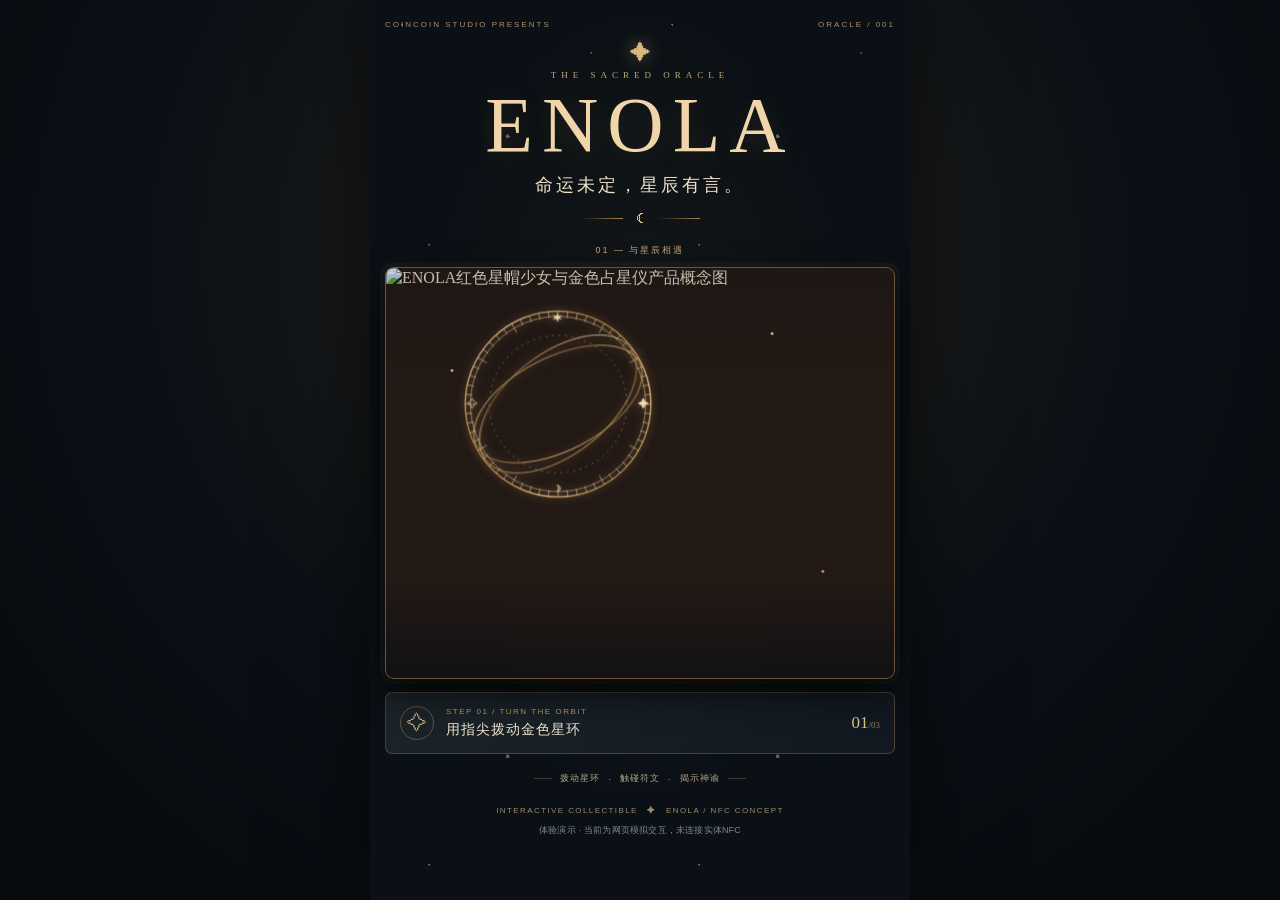
==== index.html @ 06c422b1 "Add ENOLA interactive oracle H5 demo" ====
<!doctype html>
<html lang="zh-CN">
<head>
<meta charset="utf-8"><meta name="viewport" content="width=device-width,initial-scale=1,viewport-fit=cover">
<meta name="theme-color" content="#080d12"><meta name="description" content="ENOLA 神谕圣物。命运未定，星辰有言。">
<meta property="og:title" content="ENOLA · 神谕圣物"><meta property="og:description" content="拨动星环，触碰符文，揭示属于此刻的神谕。">
<title>ENOLA · 神谕圣物</title>
<style>
:root{color-scheme:dark;--gold:#d9b77e;--cream:#f0e2c8;--muted:#a9987e}*{box-sizing:border-box}html{min-height:100%;background:#070a0e}body{margin:0;min-height:100vh;background:radial-gradient(ellipse at 50% 28%,#29231c 0,#0a1016 54%,#06090d 100%);color:var(--cream);font-family:Georgia,"Noto Serif SC","Songti SC",serif;-webkit-font-smoothing:antialiased}.shell{width:min(100%,540px);min-height:100svh;margin:auto;padding:20px 15px calc(24px + env(safe-area-inset-bottom));position:relative;overflow:hidden;background:radial-gradient(ellipse at 50% 45%,#47372230,transparent 56%),#0a1015;box-shadow:0 0 80px #0009}.shell:before{content:"";position:absolute;inset:0;pointer-events:none;opacity:.38;background-image:radial-gradient(1px 1px at 12% 8%,#fff1ce 99%,transparent),radial-gradient(1px 1px at 82% 17%,#dcb77b 99%,transparent),radial-gradient(2px 2px at 51% 44%,#f5dbab 99%,transparent),radial-gradient(1px 1px at 22% 79%,#fff1ce 99%,transparent);background-size:270px 310px}.mast,.ritual,.foot{position:relative;z-index:1}.mast{text-align:center}.topline{display:flex;justify-content:space-between;color:#aa9069;font:8px Arial,sans-serif;letter-spacing:2px}.star{font-size:21px;color:var(--gold);margin:12px 0 4px;text-shadow:0 0 18px #e5bd7b77}.eyebrow{font-size:9px;letter-spacing:5px;color:#c6a875;margin:0 0 6px}.brand{font-size:clamp(54px,15vw,78px);font-weight:400;letter-spacing:9px;line-height:1;color:#efd5a9;margin:0 0 9px;text-shadow:0 4px 25px #d19c5628}.tagline{font-size:18px;letter-spacing:3px;margin:0 0 12px}.moon-rule{display:flex;justify-content:center;align-items:center;gap:13px;color:var(--gold)}.moon-rule i{font-style:normal}.moon-rule span{height:1px;width:43px;background:linear-gradient(90deg,transparent,#a98550)}.ritual{padding-top:17px}.section-label{text-align:center;color:#c7a979;font:9px Arial,sans-serif;letter-spacing:2px;margin:0 0 10px}.scene{position:relative;width:100%;aspect-ratio:1436/1161;border:1px solid #a98a5b88;border-radius:9px;overflow:hidden;background:#241a16;box-shadow:0 14px 35px #000b,0 0 0 5px #b8945010}.product{display:block;width:100%;height:100%;object-fit:cover;pointer-events:none;user-select:none}.veil{position:absolute;inset:0;pointer-events:none;background:linear-gradient(0deg,#090d12a6,transparent 25%,transparent 70%,#090d1230)}.dust{position:absolute;inset:0;pointer-events:none;opacity:.65;background-image:radial-gradient(circle at 13% 25%,#ffe4a7 0 1px,transparent 2px),radial-gradient(circle at 76% 16%,#fff1c8 0 1px,transparent 2px),radial-gradient(circle at 86% 74%,#e7bf7d 0 1px,transparent 2px);animation:twinkle 5s ease-in-out infinite alternate}.ring{position:absolute;left:33.8%;top:33.1%;width:46%;aspect-ratio:1;transform:translate(-50%,-50%);border-radius:50%;touch-action:none;cursor:grab;z-index:3;-webkit-tap-highlight-color:transparent;user-select:none}.ring:active{cursor:grabbing}.dial{width:100%;height:100%;display:block;overflow:visible;filter:drop-shadow(0 0 5px #e0b36b88)}#orbit,#ellipses{transform-origin:180px 180px;will-change:transform}.die{position:absolute;left:36.3%;top:33.2%;width:15%;aspect-ratio:1;transform:translate(-50%,-50%);border:0;border-radius:50%;background:transparent;z-index:4;opacity:0;pointer-events:none;cursor:pointer;transition:opacity .3s}.die:enabled{opacity:1;pointer-events:auto}.die span{display:block;width:100%;height:100%;border-radius:50%;background:radial-gradient(circle,#fff0c9 0,#e5b96d88 30%,#bc873d33 60%,transparent 73%);box-shadow:0 0 22px 8px #e8bf7b66;animation:pulse 1.5s ease-in-out infinite}.die:enabled:after{content:"✦";position:absolute;inset:0;display:grid;place-items:center;color:#fff0c9;font-size:20px;text-shadow:0 0 10px #d5a75e}.panel{display:flex;align-items:center;gap:12px;margin-top:13px;padding:13px 14px;border:1px solid #b18b5855;border-radius:7px;background:linear-gradient(120deg,#1b2429,#111820)}.state-icon{width:34px;height:34px;border:1px solid #b18b5877;border-radius:50%;display:grid;place-items:center;color:var(--gold);font-size:20px}.copy{flex:1}.state-label{font:8px Arial,sans-serif;letter-spacing:1.5px;color:#b89a6d;margin:0 0 5px}.state-message{font-size:14px;letter-spacing:1px;color:#f0e4d0;margin:0}.step{font-size:17px;color:#e2c18b}.step small{font-size:9px;color:#958066}.hint{display:flex;justify-content:center;align-items:center;gap:8px;margin:18px 0 8px;color:#b6a58c;font:9px Arial,sans-serif;letter-spacing:1px}.hint b{color:#c9a16b;font-weight:400}.line{width:18px;height:1px;background:#a4855355}.foot{text-align:center;color:#9e8969;font:8px Arial,sans-serif;letter-spacing:1.4px;padding-top:12px}.foot p{font:9px Arial,sans-serif;letter-spacing:.2px;color:#7f8790;margin:8px 0 0}.overlay{position:fixed;inset:0;z-index:20;overflow:auto;overscroll-behavior:contain;background:radial-gradient(ellipse at 50% 12%,#28363a,#0b1117 62%,#05090d);padding:20px 20px calc(24px + env(safe-area-inset-bottom));text-align:center;opacity:0;transition:opacity .3s}.overlay[hidden]{display:none}.overlay.show{opacity:1}.result{max-width:470px;margin:auto}.result-top{display:flex;justify-content:space-between;color:#b49a72;font:9px Arial,sans-serif;letter-spacing:1.5px}.result-kicker{margin:18px 0 12px;color:#e3c58e;letter-spacing:2px;font-size:14px}.card-scene{width:min(64vw,235px);aspect-ratio:340/540;margin:auto;perspective:1000px;filter:drop-shadow(0 14px 24px #000d)}.card{position:relative;width:100%;height:100%;transform-style:preserve-3d;transition:transform .9s cubic-bezier(.22,.7,.3,1)}.card.flip{transform:rotateY(180deg)}.face{position:absolute;inset:0;backface-visibility:hidden;-webkit-backface-visibility:hidden;border:1px solid #c1a16e;border-radius:3px;overflow:hidden}.face img{width:100%;height:100%;display:block}.front{transform:rotateY(180deg)}.reading{opacity:0;transform:translateY(12px);transition:all .6s}.reading.show{opacity:1;transform:none}.roman{margin:18px 0 3px;color:#a98b62;font-size:11px;letter-spacing:2px}.reading h2{margin:4px 0 7px;color:#f0d7ac;font-size:29px;font-weight:400;letter-spacing:7px}.verse{font-size:17px;letter-spacing:1px;color:#f3e6d1;margin:8px 0 14px}.orn{color:#d4ad70}.orn:before,.orn:after{content:"";display:inline-block;width:42px;height:1px;vertical-align:middle;margin:0 12px;background:linear-gradient(90deg,transparent,#b38e58)}.orn:after{transform:rotate(180deg)}.interpretation{max-width:320px;margin:12px auto 20px;color:#c8c0b3;font-size:13px;line-height:1.95}.again{border:1px solid #d4b17c;background:linear-gradient(100deg,#b88e5b,#e6c491);color:#1b1712;padding:13px 24px;min-width:220px;border-radius:3px;font:13px Georgia,serif;letter-spacing:2px;cursor:pointer}.again span{margin-left:12px;font-size:18px}.note{max-width:300px;margin:16px auto 0;color:#8e887d;font:10px/1.6 Arial,sans-serif}@keyframes twinkle{to{opacity:.28;transform:translateY(-2px)}}@keyframes pulse{50%{transform:scale(1.12);box-shadow:0 0 28px 12px #f0c97a9c}}@media(max-width:360px){.shell{padding-left:9px;padding-right:9px}.brand{font-size:52px}.tagline{font-size:16px}.hint{gap:5px;letter-spacing:0}}@media(prefers-reduced-motion:reduce){.dust,.die span{animation:none}.card,.overlay,.reading{transition-duration:.12s}}
</style>
</head>
<body>
<main class="shell">
<header class="mast">
 <div class="topline"><span>COINCOIN STUDIO PRESENTS</span><span>ORACLE / 001</span></div>
 <div class="star">✦</div><p class="eyebrow">THE SACRED ORACLE</p><h1 class="brand">ENOLA</h1>
 <p class="tagline">命运未定，星辰有言。</p><div class="moon-rule"><span></span><i>☾</i><span></span></div>
</header>
<section class="ritual">
 <p class="section-label">01 — 与星辰相遇</p>
 <div class="scene" id="scene">
  <img class="product" src="[data-uri]" alt="ENOLA红色星帽少女与金色占星仪产品概念图" draggable="false">
  <div class="veil"></div><div class="dust"></div>
  <div class="ring" id="ring" role="slider" tabindex="0" aria-label="沿圆周拖动星环以旋转占星仪" aria-valuemin="0" aria-valuemax="360" aria-valuenow="0">
   <svg class="dial" viewBox="0 0 360 360" aria-hidden="true">
    <defs><linearGradient id="gold" x1="0" y1="0" x2="1" y2="1"><stop stop-color="#f7e1b0"/><stop offset=".4" stop-color="#a9773f"/><stop offset=".7" stop-color="#f2c783"/><stop offset="1" stop-color="#806039"/></linearGradient></defs>
    <g id="orbit"><circle cx="180" cy="180" r="143" fill="none" stroke="url(#gold)" stroke-width="2"/><circle cx="180" cy="180" r="135" fill="none" stroke="#f5d4a0" stroke-width=".8"/><g id="ticks" stroke="#e7c38a" stroke-width="1"></g><circle cx="180" cy="180" r="106" fill="none" stroke="#ffe1a3" stroke-dasharray="2 8" opacity=".8"/><g fill="#f2d9ae" font-size="17" text-anchor="middle"><text x="180" y="53">✶</text><text x="180" y="315">☽</text><text x="48" y="186">✧</text><text x="312" y="186">✦</text></g></g>
    <g id="ellipses" fill="none" stroke="url(#gold)" stroke-width="1.3"><ellipse cx="180" cy="180" rx="78" ry="141" transform="rotate(52 180 180)"/><ellipse cx="180" cy="180" rx="141" ry="72" transform="rotate(-27 180 180)"/></g>
   </svg>
  </div>
  <button class="die" id="die" aria-label="点击中央骰子揭示神谕" disabled><span></span></button>
 </div>
 <div class="panel"><div class="state-icon" id="stateIcon">✧</div><div class="copy"><p class="state-label" id="stateLabel">STEP 01 / TURN THE ORBIT</p><p class="state-message" id="stateMessage">用指尖拨动金色星环</p></div><div class="step" id="step">01<small>/03</small></div></div>
 <div class="hint"><span class="line"></span>拨动星环 <b>·</b> 触碰符文 <b>·</b> 揭示神谕<span class="line"></span></div>
</section>
<footer class="foot">INTERACTIVE COLLECTIBLE　✦　ENOLA / NFC CONCEPT<p>体验演示 · 当前为网页模拟交互，未连接实体NFC</p></footer>
</main>
<div class="overlay" id="overlay" role="dialog" aria-modal="true" aria-labelledby="resultTitle" aria-hidden="true" hidden>
 <div class="result"><div class="result-top"><span>ENOLA · ORACLE READING</span><span id="counter">01 / 06</span></div>
 <p class="result-kicker">星辰已为你留下讯息</p>
 <div class="card-scene"><div class="card" id="card"><div class="face back"><img id="backImage" alt="神谕卡背面"></div><div class="face front"><img id="cardImage" alt="神谕卡正面"></div></div></div>
 <section class="reading" id="reading"><p class="roman" id="roman"></p><h2 id="resultTitle">星启</h2><p class="verse" id="verse"></p><div class="orn">✦</div><p class="interpretation" id="interpretation"></p><button class="again" id="again">再次聆听神谕 <span>↗</span></button></section>
 <p class="note">每张神谕是一份灵感与温柔提醒，并非对未来的事实预测。</p></div>
</div>
<script>
(function(){
'use strict';
var cards=[
{roman:'I',name:'星启',en:'THE AWAKENING',verse:'微光已至，旅程将启。',text:'有些新的开始，不需要等待万事俱备。今天可以试着迈出很小的一步，让行动带你看见下一段路。',symbol:'star'},
{roman:'II',name:'月隐',en:'THE VEIL',verse:'看不清的，也不必急于看清。',text:'此刻尚未明朗的事情，不一定需要立刻得到答案。给自己一些观察和等待的空间。',symbol:'moon'},
{roman:'III',name:'回响',en:'THE ECHO',verse:'真诚的声音，终会留下回响。',text:'有些心意需要被表达，而不是一直等待对方猜测。试着说出你真正关心的事情。',symbol:'echo'},
{roman:'IV',name:'逆行',en:'THE RETREAT',verse:'停顿，也是一种前进。',text:'如果事情没有按预期发展，不妨重新检查方向。暂时放慢速度，也可以是一种有意识的选择。',symbol:'pause'},
{roman:'V',name:'转轨',en:'THE TURNING',verse:'当轨道改变，新的星空便会出现。',text:'变化不一定意味着失去控制。你可以从眼前的选择开始，寻找更适合自己的节奏。',symbol:'orbit'},
{roman:'VI',name:'归航',en:'THE HOMECOMING',verse:'星辰依旧，允许自己暂时停靠。',text:'不必一直向前证明什么。留一点时间照顾自己的感受，恢复能量之后再决定下一步。',symbol:'home'}
];
function $(id){return document.getElementById(id)}
var ring=$('ring'),orbit=$('orbit'),ellipses=$('ellipses'),die=$('die'),overlay=$('overlay'),card=$('card'),reading=$('reading'),again=$('again');
var mode='idle',angle=0,velocity=0,lastA=0,lastT=0,total=0,pointer=null,selected=-1,raf=0,rafT=0,timers=[],reduce=window.matchMedia('(prefers-reduced-motion: reduce)').matches;
for(var i=0;i<60;i++){var a=i*Math.PI/30,r=i%5===0?127:133,line=document.createElementNS('http://www.w3.org/2000/svg','line');line.setAttribute('x1',180+Math.cos(a)*143);line.setAttribute('y1',180+Math.sin(a)*143);line.setAttribute('x2',180+Math.cos(a)*r);line.setAttribute('y2',180+Math.sin(a)*r);$('ticks').appendChild(line)}
function state(m){mode=m;die.disabled=m!=='ready';var map={idle:['STEP 01 / TURN THE ORBIT','用指尖拨动金色星环','✧','01'],drag:['STEP 01 / TURN THE ORBIT','星轨正在回应你的指尖','☽','01'],spin:['STEP 02 / THE ORBIT IS TURNING','等待星辰停稳…','✺','02'],ready:['STEP 02 / TOUCH THE RUNE','轻触中央发光的神谕符文','✦','02']};if(map[m]){$('stateLabel').textContent=map[m][0];$('stateMessage').textContent=map[m][1];$('stateIcon').textContent=map[m][2];$('step').innerHTML=map[m][3]+'<small>/03</small>'}}
function delta(v){return((v+180)%360+360)%360-180}
function draw(){orbit.style.transform='rotate('+angle+'deg)';ellipses.style.transform='rotate('+(-angle*.57)+'deg)';ring.setAttribute('aria-valuenow',String((Math.round(angle)%360+360)%360))}
function point(e){var b=ring.getBoundingClientRect();return Math.atan2(e.clientY-b.top-b.height/2,e.clientX-b.left-b.width/2)*180/Math.PI}
function stop(){cancelAnimationFrame(raf);raf=0;rafT=0}
function choose(){var a=new Uint32Array(1);if(window.crypto&&crypto.getRandomValues)crypto.getRandomValues(a);else a[0]=Math.floor(Math.random()*4294967296);selected=a[0]%6}
function ready(){stop();choose();state('ready')}
function frame(t){if(mode!=='spin')return;var dt=rafT?Math.min(45,t-rafT):16;rafT=t;angle+=velocity*dt;velocity*=Math.pow(.925,dt/16);draw();if(Math.abs(velocity)<.013){ready();return}raf=requestAnimationFrame(frame)}
ring.addEventListener('pointerdown',function(e){if(mode!=='idle'&&mode!=='ready')return;if(e.button!==undefined&&e.button!==0)return;e.preventDefault();stop();pointer=e.pointerId;ring.setPointerCapture(e.pointerId);lastA=point(e);lastT=performance.now();total=0;velocity=0;state('drag')});
ring.addEventListener('pointermove',function(e){if(mode!=='drag'||e.pointerId!==pointer)return;e.preventDefault();var a=point(e),t=performance.now(),dt=Math.max(1,t-lastT),d=delta(a-lastA);if(Math.abs(d)<90){angle+=d;total+=Math.abs(d);velocity=velocity*.45+(d/dt)*.55;draw()}lastA=a;lastT=t});
ring.addEventListener('pointerup',function(e){if(mode!=='drag'||e.pointerId!==pointer)return;try{ring.releasePointerCapture(e.pointerId)}catch(_){}pointer=null;if(total<9){state('idle');return}velocity=Math.sign(velocity||1)*Math.max(reduce?.12:.22,Math.min(Math.abs(velocity),1.15));state('spin');raf=requestAnimationFrame(frame)});
ring.addEventListener('pointercancel',function(){pointer=null;stop();state('idle')});
ring.addEventListener('keydown',function(e){if(['ArrowLeft','ArrowRight','Enter',' '].indexOf(e.key)<0)return;e.preventDefault();if(mode!=='idle'&&mode!=='ready')return;angle+=e.key==='ArrowLeft'?-43:43;draw();ready()});
function later(fn,ms){timers.push(setTimeout(fn,ms))}
function clearTimers(){timers.forEach(clearTimeout);timers=[]}
function svgCard(c,index){
var symbols={
star:'<path d="M170 95 L190 165 L260 170 L190 190 L170 260 L150 190 L80 170 L150 150Z"/><circle cx="170" cy="178" r="9" fill="#e7c78f"/>',
moon:'<path d="M205 95 C120 110 110 235 205 255 C150 215 155 145 205 95Z"/><circle cx="228" cy="120" r="4" fill="#e7c78f"/>',
echo:'<circle cx="170" cy="170" r="35"/><circle cx="170" cy="170" r="62" stroke-dasharray="3 8"/><path d="M100 170 Q135 120 170 170 T240 170 M100 200 Q135 150 170 200 T240 200"/>',
pause:'<path d="M125 115 L155 115 L155 225 L125 225Z M185 115 L215 115 L215 225 L185 225Z"/><circle cx="170" cy="170" r="100" stroke-dasharray="4 9"/>',
orbit:'<ellipse cx="170" cy="170" rx="100" ry="42" transform="rotate(-35 170 170)"/><ellipse cx="170" cy="170" rx="100" ry="42" transform="rotate(35 170 170)"/><circle cx="170" cy="170" r="12" fill="#e7c78f"/>',
home:'<path d="M95 175 L170 105 L245 175 M115 160 V240 H225 V160 M150 240 V190 H190 V240"/><circle cx="170" cy="92" r="10" fill="#e7c78f"/>'
};
var stars='';for(var i=0;i<24;i++){var x=48+(i*47%244),y=70+(i*71%365);stars+='<circle cx="'+x+'" cy="'+y+'" r="'+(i%4===0?2.2:1.1)+'" fill="#d9bd8a" opacity=".8"/>'}
var art='<svg xmlns="http://www.w3.org/2000/svg" viewBox="0 0 340 540"><rect width="340" height="540" fill="#111316"/><rect x="12" y="12" width="316" height="516" fill="none" stroke="#b99a68" stroke-width="1.5"/><rect x="20" y="20" width="300" height="500" fill="none" stroke="#6f5939" stroke-width=".7"/>'+stars+'<g fill="none" stroke="#b99a68" stroke-width="1.2"><path d="M32 65 Q55 20 95 38 Q72 54 53 82 M308 65 Q285 20 245 38 Q268 54 287 82 M32 475 Q55 520 95 502 Q72 486 53 458 M308 475 Q285 520 245 502 Q268 486 287 458"/><circle cx="170" cy="190" r="112" opacity=".5"/><circle cx="170" cy="190" r="92" stroke-dasharray="2 7"/><path d="M170 58 V322 M38 190 H302" opacity=".4"/></g><g stroke="#e1c28d" stroke-width="2" fill="none" stroke-linejoin="round">'+symbols[c.symbol]+'</g><text x="170" y="385" text-anchor="middle" fill="#e7d4b0" font-family="Georgia,serif" font-size="28" letter-spacing="5">'+c.name+'</text><text x="170" y="412" text-anchor="middle" fill="#b69a6c" font-family="Georgia,serif" font-size="9" letter-spacing="2">'+c.en+'</text><path d="M75 438 H265" stroke="#8e744d"/><text x="170" y="463" text-anchor="middle" fill="#e0c99e" font-family="serif" font-size="11">'+c.roman+'  ·  ENOLA ORACLE</text><text x="170" y="500" text-anchor="middle" fill="#a78b5e" font-family="serif" font-size="8" letter-spacing="3">THE SACRED ORACLE</text></svg>';
return 'data:image/svg+xml;charset=utf-8,'+encodeURIComponent(art)
}
function cardBack(){var s='<svg xmlns="http://www.w3.org/2000/svg" viewBox="0 0 340 540"><rect width="340" height="540" fill="#111316"/><rect x="12" y="12" width="316" height="516" fill="none" stroke="#b99a68" stroke-width="2"/><rect x="24" y="24" width="292" height="492" fill="none" stroke="#6f5939"/><circle cx="170" cy="270" r="104" fill="none" stroke="#b99a68"/><circle cx="170" cy="270" r="83" fill="none" stroke="#b99a68" stroke-dasharray="2 7"/><path d="M170 150 L194 246 L290 270 L194 294 L170 390 L146 294 L50 270 L146 246Z" fill="none" stroke="#e3c38d" stroke-width="2"/><text x="170" y="65" text-anchor="middle" fill="#e5cea3" font-family="Georgia" font-size="17" letter-spacing="6">ENOLA</text><text x="170" y="470" text-anchor="middle" fill="#b99a68" font-family="Georgia" font-size="10" letter-spacing="4">THE SACRED ORACLE</text></svg>';return 'data:image/svg+xml;charset=utf-8,'+encodeURIComponent(s)}
$('backImage').src=cardBack();
function reveal(){if(mode!=='ready'||selected<0)return;state('reveal');var c=cards[selected];$('counter').textContent=('0'+(selected+1)).slice(-2)+' / 06';$('cardImage').src=svgCard(c,selected);$('cardImage').alt=c.name+'：ENOLA原创神谕卡';$('roman').textContent=c.roman+' · '+c.en;$('resultTitle').textContent=c.name;$('verse').textContent=c.verse;$('interpretation').textContent=c.text;card.classList.remove('flip');reading.classList.remove('show');overlay.hidden=false;overlay.setAttribute('aria-hidden','false');requestAnimationFrame(function(){overlay.classList.add('show')});later(function(){card.classList.add('flip')},reduce?80:420);later(function(){reading.classList.add('show');again.focus({preventScroll:true})},reduce?280:1400);document.body.style.overflow='hidden'}
function reset(){clearTimers();overlay.classList.remove('show');document.body.style.overflow='';setTimeout(function(){overlay.hidden=true;overlay.setAttribute('aria-hidden','true');card.classList.remove('flip');reading.classList.remove('show')},300);selected=-1;angle=0;velocity=0;draw();state('idle');ring.focus({preventScroll:true})}
die.addEventListener('click',reveal);again.addEventListener('click',reset);draw();state('idle');
})();
</script>
</body></html>
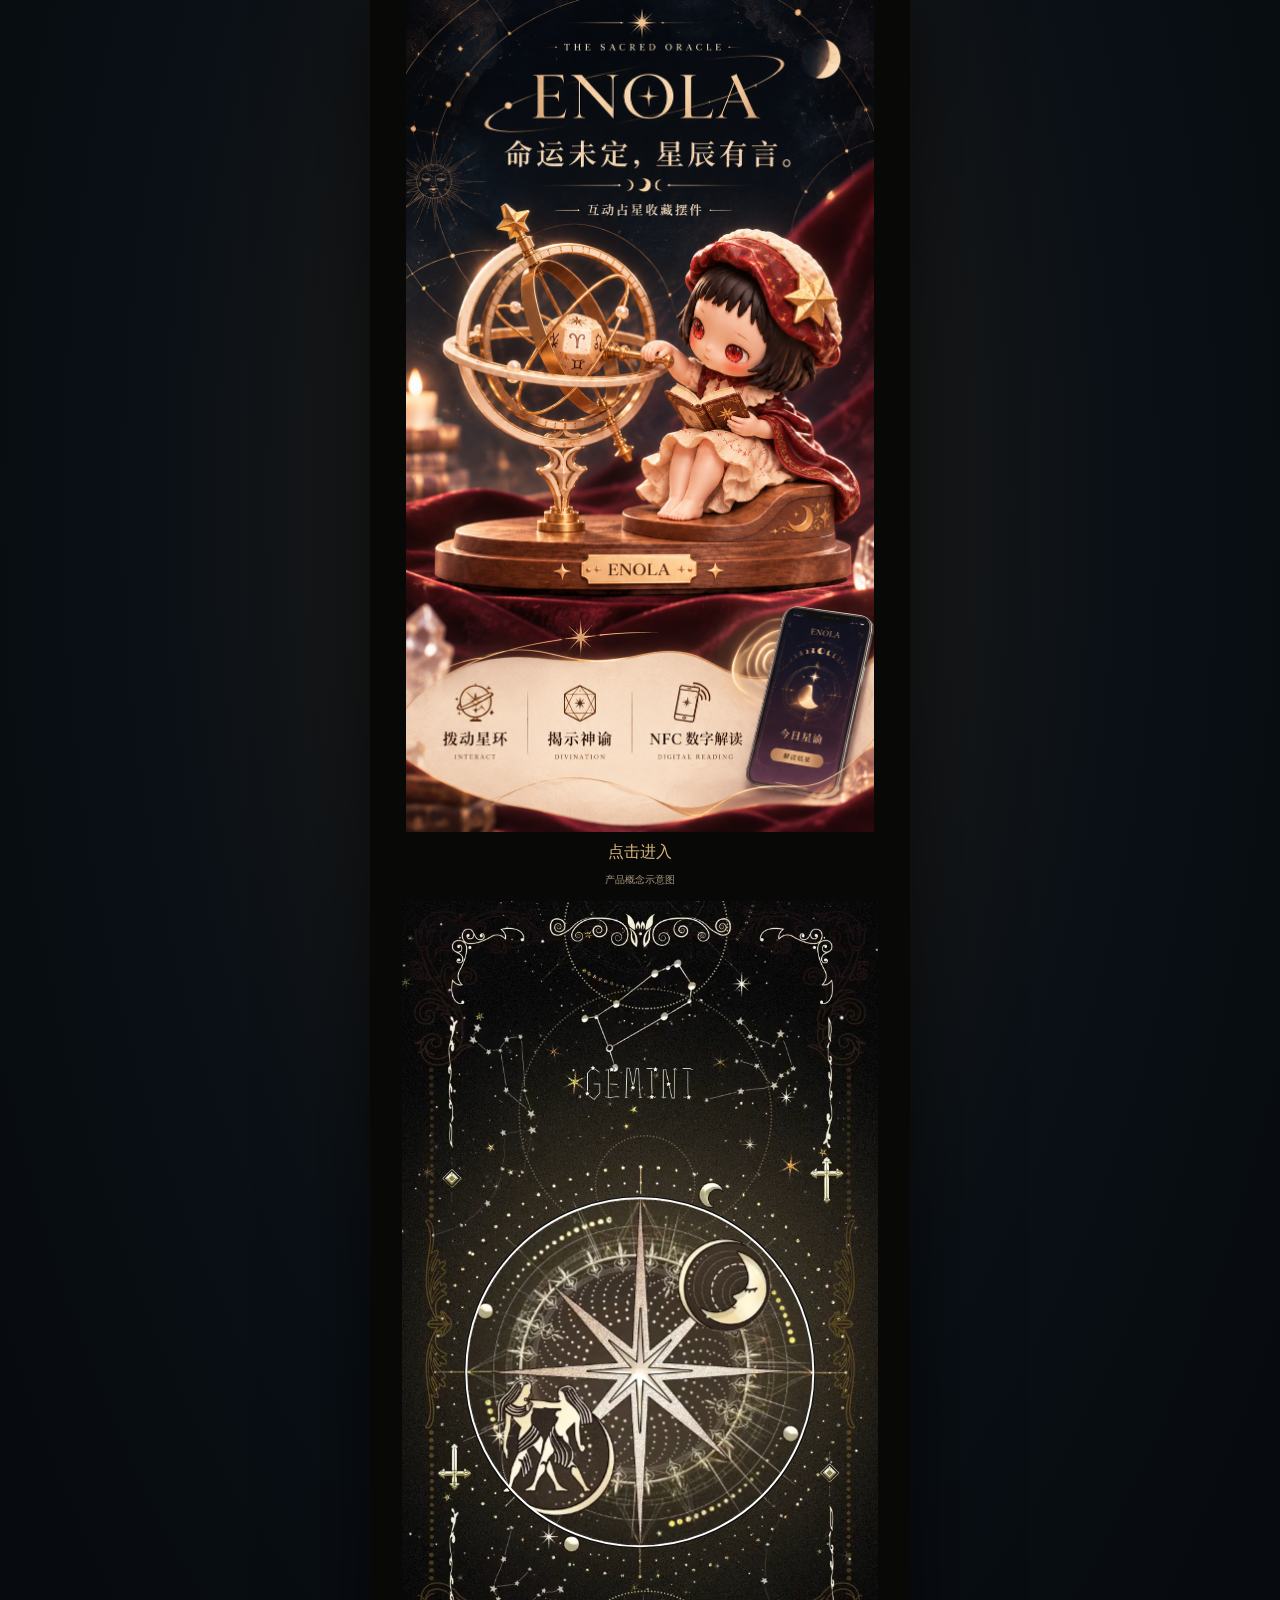
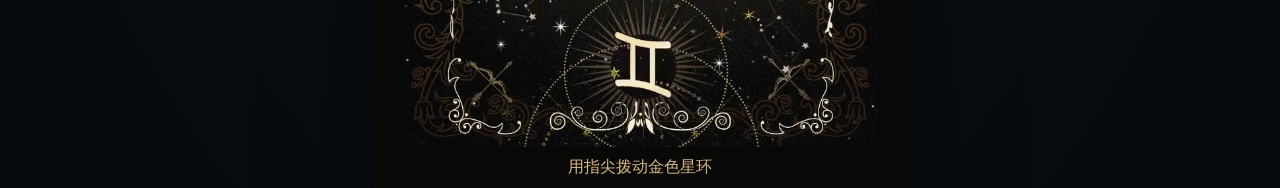
==== commit 7cdfa86b: "Build ENOLA V2 oracle preview" ====
--- a/index.html
+++ b/index.html
@@ -7,39 +7,29 @@
 <title>ENOLA · 神谕圣物</title>
 <style>
 :root{color-scheme:dark;--gold:#d9b77e;--cream:#f0e2c8;--muted:#a9987e}*{box-sizing:border-box}html{min-height:100%;background:#070a0e}body{margin:0;min-height:100vh;background:radial-gradient(ellipse at 50% 28%,#29231c 0,#0a1016 54%,#06090d 100%);color:var(--cream);font-family:Georgia,"Noto Serif SC","Songti SC",serif;-webkit-font-smoothing:antialiased}.shell{width:min(100%,540px);min-height:100svh;margin:auto;padding:20px 15px calc(24px + env(safe-area-inset-bottom));position:relative;overflow:hidden;background:radial-gradient(ellipse at 50% 45%,#47372230,transparent 56%),#0a1015;box-shadow:0 0 80px #0009}.shell:before{content:"";position:absolute;inset:0;pointer-events:none;opacity:.38;background-image:radial-gradient(1px 1px at 12% 8%,#fff1ce 99%,transparent),radial-gradient(1px 1px at 82% 17%,#dcb77b 99%,transparent),radial-gradient(2px 2px at 51% 44%,#f5dbab 99%,transparent),radial-gradient(1px 1px at 22% 79%,#fff1ce 99%,transparent);background-size:270px 310px}.mast,.ritual,.foot{position:relative;z-index:1}.mast{text-align:center}.topline{display:flex;justify-content:space-between;color:#aa9069;font:8px Arial,sans-serif;letter-spacing:2px}.star{font-size:21px;color:var(--gold);margin:12px 0 4px;text-shadow:0 0 18px #e5bd7b77}.eyebrow{font-size:9px;letter-spacing:5px;color:#c6a875;margin:0 0 6px}.brand{font-size:clamp(54px,15vw,78px);font-weight:400;letter-spacing:9px;line-height:1;color:#efd5a9;margin:0 0 9px;text-shadow:0 4px 25px #d19c5628}.tagline{font-size:18px;letter-spacing:3px;margin:0 0 12px}.moon-rule{display:flex;justify-content:center;align-items:center;gap:13px;color:var(--gold)}.moon-rule i{font-style:normal}.moon-rule span{height:1px;width:43px;background:linear-gradient(90deg,transparent,#a98550)}.ritual{padding-top:17px}.section-label{text-align:center;color:#c7a979;font:9px Arial,sans-serif;letter-spacing:2px;margin:0 0 10px}.scene{position:relative;width:100%;aspect-ratio:1436/1161;border:1px solid #a98a5b88;border-radius:9px;overflow:hidden;background:#241a16;box-shadow:0 14px 35px #000b,0 0 0 5px #b8945010}.product{display:block;width:100%;height:100%;object-fit:cover;pointer-events:none;user-select:none}.veil{position:absolute;inset:0;pointer-events:none;background:linear-gradient(0deg,#090d12a6,transparent 25%,transparent 70%,#090d1230)}.dust{position:absolute;inset:0;pointer-events:none;opacity:.65;background-image:radial-gradient(circle at 13% 25%,#ffe4a7 0 1px,transparent 2px),radial-gradient(circle at 76% 16%,#fff1c8 0 1px,transparent 2px),radial-gradient(circle at 86% 74%,#e7bf7d 0 1px,transparent 2px);animation:twinkle 5s ease-in-out infinite alternate}.ring{position:absolute;left:33.8%;top:33.1%;width:46%;aspect-ratio:1;transform:translate(-50%,-50%);border-radius:50%;touch-action:none;cursor:grab;z-index:3;-webkit-tap-highlight-color:transparent;user-select:none}.ring:active{cursor:grabbing}.dial{width:100%;height:100%;display:block;overflow:visible;filter:drop-shadow(0 0 5px #e0b36b88)}#orbit,#ellipses{transform-origin:180px 180px;will-change:transform}.die{position:absolute;left:36.3%;top:33.2%;width:15%;aspect-ratio:1;transform:translate(-50%,-50%);border:0;border-radius:50%;background:transparent;z-index:4;opacity:0;pointer-events:none;cursor:pointer;transition:opacity .3s}.die:enabled{opacity:1;pointer-events:auto}.die span{display:block;width:100%;height:100%;border-radius:50%;background:radial-gradient(circle,#fff0c9 0,#e5b96d88 30%,#bc873d33 60%,transparent 73%);box-shadow:0 0 22px 8px #e8bf7b66;animation:pulse 1.5s ease-in-out infinite}.die:enabled:after{content:"✦";position:absolute;inset:0;display:grid;place-items:center;color:#fff0c9;font-size:20px;text-shadow:0 0 10px #d5a75e}.panel{display:flex;align-items:center;gap:12px;margin-top:13px;padding:13px 14px;border:1px solid #b18b5855;border-radius:7px;background:linear-gradient(120deg,#1b2429,#111820)}.state-icon{width:34px;height:34px;border:1px solid #b18b5877;border-radius:50%;display:grid;place-items:center;color:var(--gold);font-size:20px}.copy{flex:1}.state-label{font:8px Arial,sans-serif;letter-spacing:1.5px;color:#b89a6d;margin:0 0 5px}.state-message{font-size:14px;letter-spacing:1px;color:#f0e4d0;margin:0}.step{font-size:17px;color:#e2c18b}.step small{font-size:9px;color:#958066}.hint{display:flex;justify-content:center;align-items:center;gap:8px;margin:18px 0 8px;color:#b6a58c;font:9px Arial,sans-serif;letter-spacing:1px}.hint b{color:#c9a16b;font-weight:400}.line{width:18px;height:1px;background:#a4855355}.foot{text-align:center;color:#9e8969;font:8px Arial,sans-serif;letter-spacing:1.4px;padding-top:12px}.foot p{font:9px Arial,sans-serif;letter-spacing:.2px;color:#7f8790;margin:8px 0 0}.overlay{position:fixed;inset:0;z-index:20;overflow:auto;overscroll-behavior:contain;background:radial-gradient(ellipse at 50% 12%,#28363a,#0b1117 62%,#05090d);padding:20px 20px calc(24px + env(safe-area-inset-bottom));text-align:center;opacity:0;transition:opacity .3s}.overlay[hidden]{display:none}.overlay.show{opacity:1}.result{max-width:470px;margin:auto}.result-top{display:flex;justify-content:space-between;color:#b49a72;font:9px Arial,sans-serif;letter-spacing:1.5px}.result-kicker{margin:18px 0 12px;color:#e3c58e;letter-spacing:2px;font-size:14px}.card-scene{width:min(64vw,235px);aspect-ratio:340/540;margin:auto;perspective:1000px;filter:drop-shadow(0 14px 24px #000d)}.card{position:relative;width:100%;height:100%;transform-style:preserve-3d;transition:transform .9s cubic-bezier(.22,.7,.3,1)}.card.flip{transform:rotateY(180deg)}.face{position:absolute;inset:0;backface-visibility:hidden;-webkit-backface-visibility:hidden;border:1px solid #c1a16e;border-radius:3px;overflow:hidden}.face img{width:100%;height:100%;display:block}.front{transform:rotateY(180deg)}.reading{opacity:0;transform:translateY(12px);transition:all .6s}.reading.show{opacity:1;transform:none}.roman{margin:18px 0 3px;color:#a98b62;font-size:11px;letter-spacing:2px}.reading h2{margin:4px 0 7px;color:#f0d7ac;font-size:29px;font-weight:400;letter-spacing:7px}.verse{font-size:17px;letter-spacing:1px;color:#f3e6d1;margin:8px 0 14px}.orn{color:#d4ad70}.orn:before,.orn:after{content:"";display:inline-block;width:42px;height:1px;vertical-align:middle;margin:0 12px;background:linear-gradient(90deg,transparent,#b38e58)}.orn:after{transform:rotate(180deg)}.interpretation{max-width:320px;margin:12px auto 20px;color:#c8c0b3;font-size:13px;line-height:1.95}.again{border:1px solid #d4b17c;background:linear-gradient(100deg,#b88e5b,#e6c491);color:#1b1712;padding:13px 24px;min-width:220px;border-radius:3px;font:13px Georgia,serif;letter-spacing:2px;cursor:pointer}.again span{margin-left:12px;font-size:18px}.note{max-width:300px;margin:16px auto 0;color:#8e887d;font:10px/1.6 Arial,sans-serif}@keyframes twinkle{to{opacity:.28;transform:translateY(-2px)}}@keyframes pulse{50%{transform:scale(1.12);box-shadow:0 0 28px 12px #f0c97a9c}}@media(max-width:360px){.shell{padding-left:9px;padding-right:9px}.brand{font-size:52px}.tagline{font-size:16px}.hint{gap:5px;letter-spacing:0}}@media(prefers-reduced-motion:reduce){.dust,.die span{animation:none}.card,.overlay,.reading{transition-duration:.12s}}
-</style>
-</head>
-<body>
-<main class="shell">
-<header class="mast">
- <div class="topline"><span>COINCOIN STUDIO PRESENTS</span><span>ORACLE / 001</span></div>
- <div class="star">✦</div><p class="eyebrow">THE SACRED ORACLE</p><h1 class="brand">ENOLA</h1>
- <p class="tagline">命运未定，星辰有言。</p><div class="moon-rule"><span></span><i>☾</i><span></span></div>
-</header>
-<section class="ritual">
- <p class="section-label">01 — 与星辰相遇</p>
- <div class="scene" id="scene">
-  <img class="product" src="[data-uri]" alt="ENOLA红色星帽少女与金色占星仪产品概念图" draggable="false">
-  <div class="veil"></div><div class="dust"></div>
-  <div class="ring" id="ring" role="slider" tabindex="0" aria-label="沿圆周拖动星环以旋转占星仪" aria-valuemin="0" aria-valuemax="360" aria-valuenow="0">
-   <svg class="dial" viewBox="0 0 360 360" aria-hidden="true">
-    <defs><linearGradient id="gold" x1="0" y1="0" x2="1" y2="1"><stop stop-color="#f7e1b0"/><stop offset=".4" stop-color="#a9773f"/><stop offset=".7" stop-color="#f2c783"/><stop offset="1" stop-color="#806039"/></linearGradient></defs>
-    <g id="orbit"><circle cx="180" cy="180" r="143" fill="none" stroke="url(#gold)" stroke-width="2"/><circle cx="180" cy="180" r="135" fill="none" stroke="#f5d4a0" stroke-width=".8"/><g id="ticks" stroke="#e7c38a" stroke-width="1"></g><circle cx="180" cy="180" r="106" fill="none" stroke="#ffe1a3" stroke-dasharray="2 8" opacity=".8"/><g fill="#f2d9ae" font-size="17" text-anchor="middle"><text x="180" y="53">✶</text><text x="180" y="315">☽</text><text x="48" y="186">✧</text><text x="312" y="186">✦</text></g></g>
-    <g id="ellipses" fill="none" stroke="url(#gold)" stroke-width="1.3"><ellipse cx="180" cy="180" rx="78" ry="141" transform="rotate(52 180 180)"/><ellipse cx="180" cy="180" rx="141" ry="72" transform="rotate(-27 180 180)"/></g>
-   </svg>
-  </div>
-  <button class="die" id="die" aria-label="点击中央骰子揭示神谕" disabled><span></span></button>
- </div>
- <div class="panel"><div class="state-icon" id="stateIcon">✧</div><div class="copy"><p class="state-label" id="stateLabel">STEP 01 / TURN THE ORBIT</p><p class="state-message" id="stateMessage">用指尖拨动金色星环</p></div><div class="step" id="step">01<small>/03</small></div></div>
- <div class="hint"><span class="line"></span>拨动星环 <b>·</b> 触碰符文 <b>·</b> 揭示神谕<span class="line"></span></div>
-</section>
-<footer class="foot">INTERACTIVE COLLECTIBLE　✦　ENOLA / NFC CONCEPT<p>体验演示 · 当前为网页模拟交互，未连接实体NFC</p></footer>
-</main>
-<div class="overlay" id="overlay" role="dialog" aria-modal="true" aria-labelledby="resultTitle" aria-hidden="true" hidden>
+
+[hidden]{display:none!important}
+.shell{display:grid;align-content:center;padding:0;max-width:540px;background:#080807}.shell:before{display:none}
+#start{display:grid;justify-items:center;gap:10px;padding:0 0 14px;background:none;color:var(--gold);border:0;cursor:pointer;font:inherit}
+#start img,#intro{display:block;width:100%;max-height:calc(100svh - 68px);object-fit:contain}#start small{color:var(--muted);font-size:10px}
+.chart{position:relative;aspect-ratio:720/1280;width:min(100%,calc((100svh - 54px)*.5625));margin:auto;background:url(frame.png) center/100% 100%}
+.chart .ring{left:50%;top:55.7%;width:73%;overflow:hidden}
+#orbit{position:absolute;inset:0;background:url(frame.png) 50% 59.69%/136.986% auto;mask-image:radial-gradient(circle,#000 66%,transparent 71%);transform-origin:center}
+.chart .die{left:50%;top:55.7%;width:13%;min-width:44px}
+.chart .die:enabled:after{content:none}.chart .die:enabled{box-shadow:0 0 22px #f0c97a66}
+#stateMessage{text-align:center;margin:0;padding:10px;color:var(--gold)}
+</style></head><body><main class="shell">
+<button type="button" id="start"><img src="cover.png" alt="ENOLA 星辰神谕收藏摆件"><span>点击进入</span><small>产品概念示意图</small></button>
+<video id="intro" src="reference.mp4" muted playsinline preload="metadata" hidden></video>
+<section id="stage" hidden><div class="chart">
+<div id="ring" class="ring" role="slider" tabindex="0" aria-label="拨动星环" aria-valuemin="0" aria-valuemax="359"><div id="orbit"></div></div>
+<button id="die" class="die" aria-label="触碰中央八芒星，揭示神谕" disabled></button>
+</div><span id="stateLabel" hidden></span><span id="stateIcon" hidden></span><p id="stateMessage" aria-live="polite"></p></section>
+</main><div class="overlay" id="overlay" role="dialog" aria-modal="true" aria-labelledby="resultTitle" aria-hidden="true" hidden>
  <div class="result"><div class="result-top"><span>ENOLA · ORACLE READING</span><span id="counter">01 / 06</span></div>
  <p class="result-kicker">星辰已为你留下讯息</p>
  <div class="card-scene"><div class="card" id="card"><div class="face back"><img id="backImage" alt="神谕卡背面"></div><div class="face front"><img id="cardImage" alt="神谕卡正面"></div></div></div>
- <section class="reading" id="reading"><p class="roman" id="roman"></p><h2 id="resultTitle">星启</h2><p class="verse" id="verse"></p><div class="orn">✦</div><p class="interpretation" id="interpretation"></p><button class="again" id="again">再次聆听神谕 <span>↗</span></button></section>
+ <section class="reading" id="reading"><p class="roman" id="roman"></p><h2 id="resultTitle">星启</h2><p class="verse" id="verse"></p><div class="orn">✦</div><p class="interpretation" id="interpretation"></p><button class="again" id="again">再次聆听神谕</button></section>
  <p class="note">每张神谕是一份灵感与温柔提醒，并非对未来的事实预测。</p></div>
 </div>
 <script>
@@ -56,16 +46,16 @@
 function $(id){return document.getElementById(id)}
 var ring=$('ring'),orbit=$('orbit'),ellipses=$('ellipses'),die=$('die'),overlay=$('overlay'),card=$('card'),reading=$('reading'),again=$('again');
 var mode='idle',angle=0,velocity=0,lastA=0,lastT=0,total=0,pointer=null,selected=-1,raf=0,rafT=0,timers=[],reduce=window.matchMedia('(prefers-reduced-motion: reduce)').matches;
-for(var i=0;i<60;i++){var a=i*Math.PI/30,r=i%5===0?127:133,line=document.createElementNS('http://www.w3.org/2000/svg','line');line.setAttribute('x1',180+Math.cos(a)*143);line.setAttribute('y1',180+Math.sin(a)*143);line.setAttribute('x2',180+Math.cos(a)*r);line.setAttribute('y2',180+Math.sin(a)*r);$('ticks').appendChild(line)}
-function state(m){mode=m;die.disabled=m!=='ready';var map={idle:['STEP 01 / TURN THE ORBIT','用指尖拨动金色星环','✧','01'],drag:['STEP 01 / TURN THE ORBIT','星轨正在回应你的指尖','☽','01'],spin:['STEP 02 / THE ORBIT IS TURNING','等待星辰停稳…','✺','02'],ready:['STEP 02 / TOUCH THE RUNE','轻触中央发光的神谕符文','✦','02']};if(map[m]){$('stateLabel').textContent=map[m][0];$('stateMessage').textContent=map[m][1];$('stateIcon').textContent=map[m][2];$('step').innerHTML=map[m][3]+'<small>/03</small>'}}
+
+function state(m){mode=m;die.disabled=m!=='ready';var map={idle:['STEP 01 / TURN THE ORBIT','用指尖拨动金色星环','✧','01'],drag:['STEP 01 / TURN THE ORBIT','星轨正在回应你的指尖','☽','01'],spin:['STEP 02 / THE ORBIT IS TURNING','等待星辰停稳…','✺','02'],ready:['STEP 02 / TOUCH THE RUNE','轻触中央八芒星','✦','02']};if(map[m]){$('stateLabel').textContent=map[m][0];$('stateMessage').textContent=map[m][1];$('stateIcon').textContent=map[m][2];}}
 function delta(v){return((v+180)%360+360)%360-180}
-function draw(){orbit.style.transform='rotate('+angle+'deg)';ellipses.style.transform='rotate('+(-angle*.57)+'deg)';ring.setAttribute('aria-valuenow',String((Math.round(angle)%360+360)%360))}
+function draw(){orbit.style.rotate=angle+'deg';ring.setAttribute('aria-valuenow',String((Math.round(angle)%360+360)%360))}
 function point(e){var b=ring.getBoundingClientRect();return Math.atan2(e.clientY-b.top-b.height/2,e.clientX-b.left-b.width/2)*180/Math.PI}
 function stop(){cancelAnimationFrame(raf);raf=0;rafT=0}
 function choose(){var a=new Uint32Array(1);if(window.crypto&&crypto.getRandomValues)crypto.getRandomValues(a);else a[0]=Math.floor(Math.random()*4294967296);selected=a[0]%6}
-function ready(){stop();choose();state('ready')}
+function ready(){stop();state('ready')}
 function frame(t){if(mode!=='spin')return;var dt=rafT?Math.min(45,t-rafT):16;rafT=t;angle+=velocity*dt;velocity*=Math.pow(.925,dt/16);draw();if(Math.abs(velocity)<.013){ready();return}raf=requestAnimationFrame(frame)}
-ring.addEventListener('pointerdown',function(e){if(mode!=='idle'&&mode!=='ready')return;if(e.button!==undefined&&e.button!==0)return;e.preventDefault();stop();pointer=e.pointerId;ring.setPointerCapture(e.pointerId);lastA=point(e);lastT=performance.now();total=0;velocity=0;state('drag')});
+ring.addEventListener('pointerdown',function(e){if(mode!=='idle'&&mode!=='ready')return;if(e.button!==undefined&&e.button!==0)return;var b=ring.getBoundingClientRect(),r=Math.hypot(e.clientX-b.left-b.width/2,e.clientY-b.top-b.height/2)/b.width;if(r<.22||r>.50)return;e.preventDefault();stop();pointer=e.pointerId;ring.setPointerCapture(e.pointerId);lastA=point(e);lastT=performance.now();total=0;velocity=0;state('drag')});
 ring.addEventListener('pointermove',function(e){if(mode!=='drag'||e.pointerId!==pointer)return;e.preventDefault();var a=point(e),t=performance.now(),dt=Math.max(1,t-lastT),d=delta(a-lastA);if(Math.abs(d)<90){angle+=d;total+=Math.abs(d);velocity=velocity*.45+(d/dt)*.55;draw()}lastA=a;lastT=t});
 ring.addEventListener('pointerup',function(e){if(mode!=='drag'||e.pointerId!==pointer)return;try{ring.releasePointerCapture(e.pointerId)}catch(_){}pointer=null;if(total<9){state('idle');return}velocity=Math.sign(velocity||1)*Math.max(reduce?.12:.22,Math.min(Math.abs(velocity),1.15));state('spin');raf=requestAnimationFrame(frame)});
 ring.addEventListener('pointercancel',function(){pointer=null;stop();state('idle')});
@@ -87,8 +77,13 @@
 }
 function cardBack(){var s='<svg xmlns="http://www.w3.org/2000/svg" viewBox="0 0 340 540"><rect width="340" height="540" fill="#111316"/><rect x="12" y="12" width="316" height="516" fill="none" stroke="#b99a68" stroke-width="2"/><rect x="24" y="24" width="292" height="492" fill="none" stroke="#6f5939"/><circle cx="170" cy="270" r="104" fill="none" stroke="#b99a68"/><circle cx="170" cy="270" r="83" fill="none" stroke="#b99a68" stroke-dasharray="2 7"/><path d="M170 150 L194 246 L290 270 L194 294 L170 390 L146 294 L50 270 L146 246Z" fill="none" stroke="#e3c38d" stroke-width="2"/><text x="170" y="65" text-anchor="middle" fill="#e5cea3" font-family="Georgia" font-size="17" letter-spacing="6">ENOLA</text><text x="170" y="470" text-anchor="middle" fill="#b99a68" font-family="Georgia" font-size="10" letter-spacing="4">THE SACRED ORACLE</text></svg>';return 'data:image/svg+xml;charset=utf-8,'+encodeURIComponent(s)}
 $('backImage').src=cardBack();
-function reveal(){if(mode!=='ready'||selected<0)return;state('reveal');var c=cards[selected];$('counter').textContent=('0'+(selected+1)).slice(-2)+' / 06';$('cardImage').src=svgCard(c,selected);$('cardImage').alt=c.name+'：ENOLA原创神谕卡';$('roman').textContent=c.roman+' · '+c.en;$('resultTitle').textContent=c.name;$('verse').textContent=c.verse;$('interpretation').textContent=c.text;card.classList.remove('flip');reading.classList.remove('show');overlay.hidden=false;overlay.setAttribute('aria-hidden','false');requestAnimationFrame(function(){overlay.classList.add('show')});later(function(){card.classList.add('flip')},reduce?80:420);later(function(){reading.classList.add('show');again.focus({preventScroll:true})},reduce?280:1400);document.body.style.overflow='hidden'}
+function reveal(){if(mode!=='ready')return;choose();state('reveal');var c=cards[selected];$('counter').textContent=('0'+(selected+1)).slice(-2)+' / 06';$('cardImage').src=svgCard(c,selected);$('cardImage').alt=c.name+'：ENOLA原创神谕卡';$('roman').textContent=c.roman+' · '+c.en;$('resultTitle').textContent=c.name;$('verse').textContent=c.verse;$('interpretation').textContent=c.text;card.classList.remove('flip');reading.classList.remove('show');overlay.hidden=false;overlay.setAttribute('aria-hidden','false');requestAnimationFrame(function(){overlay.classList.add('show')});later(function(){card.classList.add('flip')},reduce?80:420);later(function(){reading.classList.add('show');again.focus({preventScroll:true})},reduce?280:1400);document.body.style.overflow='hidden'}
 function reset(){clearTimers();overlay.classList.remove('show');document.body.style.overflow='';setTimeout(function(){overlay.hidden=true;overlay.setAttribute('aria-hidden','true');card.classList.remove('flip');reading.classList.remove('show')},300);selected=-1;angle=0;velocity=0;draw();state('idle');ring.focus({preventScroll:true})}
+const video=$('intro'), start=$('start'), stage=$('stage');
+function enter(){video.pause();video.hidden=true;stage.hidden=false;ring.focus({preventScroll:true})}
+start.onclick=()=>{start.hidden=true;if(reduce){enter();return}video.hidden=false;video.play().catch(enter)};
+video.ontimeupdate=()=>{if(video.currentTime>=2.5)enter()};
+video.onended=video.onerror=enter;
 die.addEventListener('click',reveal);again.addEventListener('click',reset);draw();state('idle');
 })();
 </script>
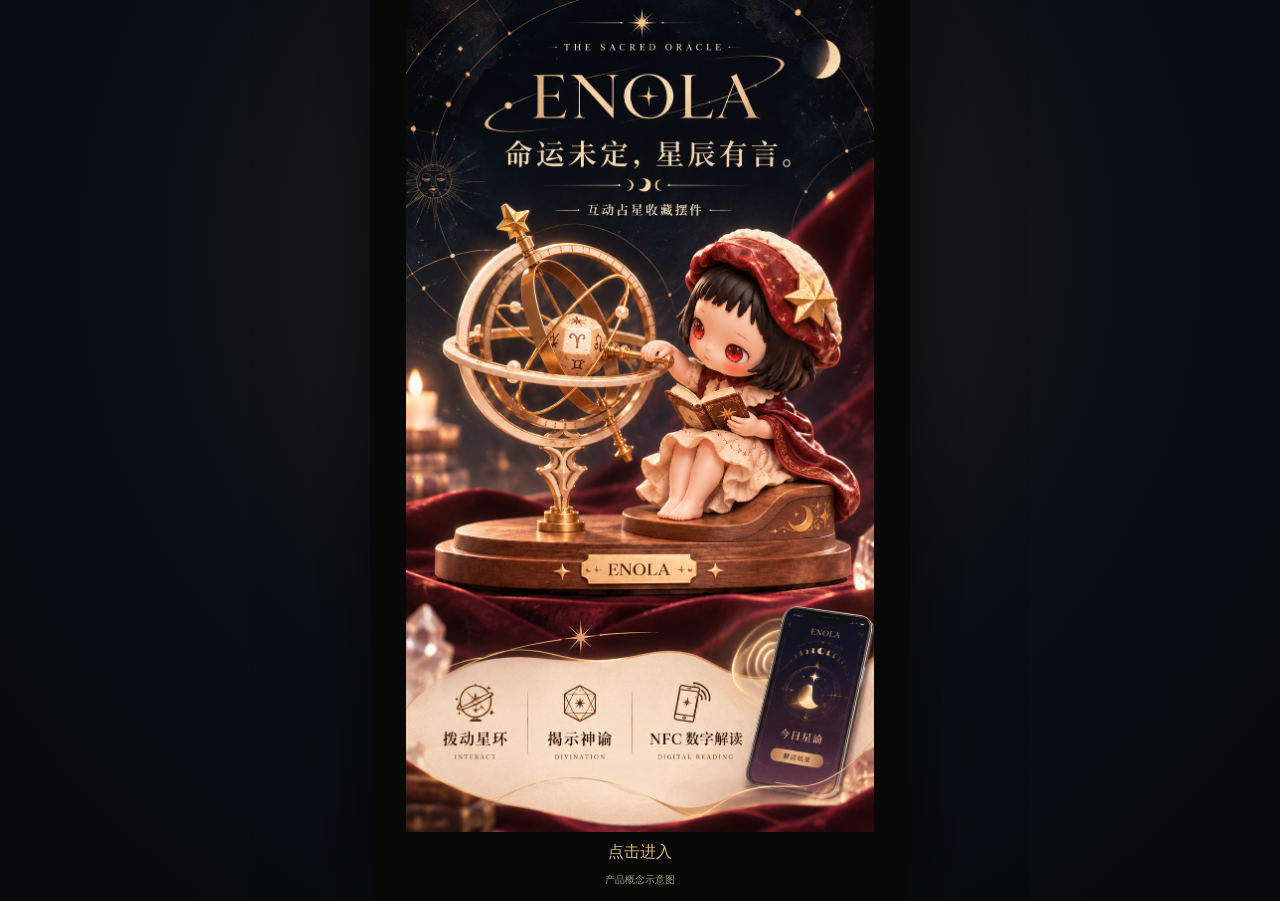
==== commit c08a54ef: "Publish clean ENOLA V2 preview" ====
--- a/index.html
+++ b/index.html
@@ -11,17 +11,20 @@
 [hidden]{display:none!important}
 .shell{display:grid;align-content:center;padding:0;max-width:540px;background:#080807}.shell:before{display:none}
 #start{display:grid;justify-items:center;gap:10px;padding:0 0 14px;background:none;color:var(--gold);border:0;cursor:pointer;font:inherit}
-#start img,#intro{display:block;width:100%;max-height:calc(100svh - 68px);object-fit:contain}#start small{color:var(--muted);font-size:10px}
+#start img{display:block;width:100%;max-height:calc(100svh - 68px);object-fit:contain}#start small{color:var(--muted);font-size:10px}
 .chart{position:relative;aspect-ratio:720/1280;width:min(100%,calc((100svh - 54px)*.5625));margin:auto;background:url(frame.png) center/100% 100%}
 .chart .ring{left:50%;top:55.7%;width:73%;overflow:hidden}
 #orbit{position:absolute;inset:0;background:url(frame.png) 50% 59.69%/136.986% auto;mask-image:radial-gradient(circle,#000 66%,transparent 71%);transform-origin:center}
 .chart .die{left:50%;top:55.7%;width:13%;min-width:44px}
 .chart .die:enabled:after{content:none}.chart .die:enabled{box-shadow:0 0 22px #f0c97a66}
 #stateMessage{text-align:center;margin:0;padding:10px;color:var(--gold)}
+.chart.is-intro #orbit{animation:align-stars 1.65s cubic-bezier(.18,.7,.24,1)}
+@keyframes align-stars{from{transform:rotate(-65deg)}to{transform:rotate(0)}}
+.chart-title{position:absolute;z-index:1;left:37.5%;top:19.35%;width:24.5%;height:4.55%;display:grid;place-items:center;pointer-events:none;color:#eee0bb;font-family:Georgia,serif;font-size:clamp(14px,4.8cqw,30px);font-weight:400;letter-spacing:.15em;background:url(frame.png) 49.67% 25.2%/408.163% auto;text-shadow:0 0 7px #d8bc74aa}
+.chart{container-type:inline-size}
 </style></head><body><main class="shell">
 <button type="button" id="start"><img src="cover.png" alt="ENOLA 星辰神谕收藏摆件"><span>点击进入</span><small>产品概念示意图</small></button>
-<video id="intro" src="reference.mp4" muted playsinline preload="metadata" hidden></video>
-<section id="stage" hidden><div class="chart">
+<section id="stage" hidden><div class="chart"><span class="chart-title">ENOLA</span>
 <div id="ring" class="ring" role="slider" tabindex="0" aria-label="拨动星环" aria-valuemin="0" aria-valuemax="359"><div id="orbit"></div></div>
 <button id="die" class="die" aria-label="触碰中央八芒星，揭示神谕" disabled></button>
 </div><span id="stateLabel" hidden></span><span id="stateIcon" hidden></span><p id="stateMessage" aria-live="polite"></p></section>
@@ -79,11 +82,21 @@
 $('backImage').src=cardBack();
 function reveal(){if(mode!=='ready')return;choose();state('reveal');var c=cards[selected];$('counter').textContent=('0'+(selected+1)).slice(-2)+' / 06';$('cardImage').src=svgCard(c,selected);$('cardImage').alt=c.name+'：ENOLA原创神谕卡';$('roman').textContent=c.roman+' · '+c.en;$('resultTitle').textContent=c.name;$('verse').textContent=c.verse;$('interpretation').textContent=c.text;card.classList.remove('flip');reading.classList.remove('show');overlay.hidden=false;overlay.setAttribute('aria-hidden','false');requestAnimationFrame(function(){overlay.classList.add('show')});later(function(){card.classList.add('flip')},reduce?80:420);later(function(){reading.classList.add('show');again.focus({preventScroll:true})},reduce?280:1400);document.body.style.overflow='hidden'}
 function reset(){clearTimers();overlay.classList.remove('show');document.body.style.overflow='';setTimeout(function(){overlay.hidden=true;overlay.setAttribute('aria-hidden','true');card.classList.remove('flip');reading.classList.remove('show')},300);selected=-1;angle=0;velocity=0;draw();state('idle');ring.focus({preventScroll:true})}
-const video=$('intro'), start=$('start'), stage=$('stage');
-function enter(){video.pause();video.hidden=true;stage.hidden=false;ring.focus({preventScroll:true})}
-start.onclick=()=>{start.hidden=true;if(reduce){enter();return}video.hidden=false;video.play().catch(enter)};
-video.ontimeupdate=()=>{if(video.currentTime>=2.5)enter()};
-video.onended=video.onerror=enter;
+const start=$('start'), stage=$('stage'), chart=ring.parentElement;
+start.onclick=()=>{
+  start.hidden=true;
+  stage.hidden=false;
+  if(reduce){ring.focus({preventScroll:true});return}
+  stage.inert=true;
+  chart.classList.add('is-intro');
+  $('stateMessage').textContent='星轨正在对齐';
+  orbit.addEventListener('animationend',()=>{
+    chart.classList.remove('is-intro');
+    stage.inert=false;
+    state('idle');
+    ring.focus({preventScroll:true});
+  },{once:true});
+};
 die.addEventListener('click',reveal);again.addEventListener('click',reset);draw();state('idle');
 })();
 </script>
